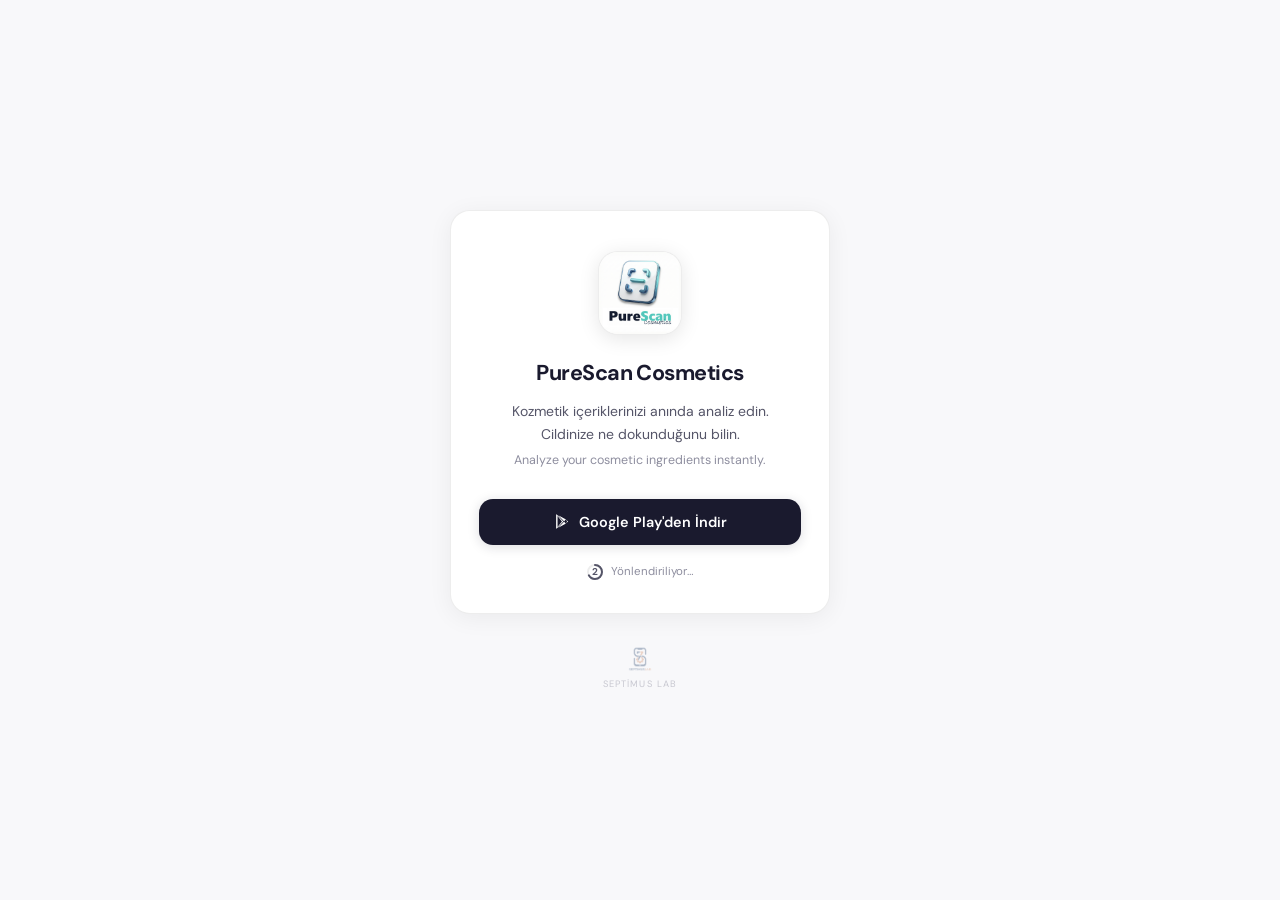
==== index.html @ bcbb6beb "Update index.html" ====
<!DOCTYPE html>
<html lang="tr">
<head>
    <meta charset="UTF-8">
    <meta name="viewport" content="width=device-width, initial-scale=1.0, maximum-scale=1.0, user-scalable=no">
    <title>PureScan Cosmetics - Septimus Lab</title>
    <meta name="description" content="PureScan Cosmetics - Kozmetik içeriklerinizi anında analiz edin.">
    <meta name="theme-color" content="#ffffff">
    <link rel="icon" type="image/x-icon" href="assets/favicon.ico" />
    <meta http-equiv="refresh" content="3;url=https://play.google.com/store/apps/details?id=com.septimuslab.purescan">
    <link rel="preconnect" href="https://fonts.googleapis.com">
    <link href="https://fonts.googleapis.com/css2?family=DM+Sans:wght@400;500;600;700&display=swap" rel="stylesheet">
    <style>
        *, *::before, *::after {
            margin: 0;
            padding: 0;
            box-sizing: border-box;
        }

        :root {
            --bg: #f8f8fa;
            --card: #ffffff;
            --border: rgba(0, 0, 0, 0.07);
            --text: #1a1a2e;
            --text-secondary: #555568;
            --text-dim: #8e8e9f;
            --accent: #1a1a2e;
            --accent-hover: #2d2d44;
            --shadow-sm: 0 1px 3px rgba(0, 0, 0, 0.04);
            --shadow-md: 0 4px 24px rgba(0, 0, 0, 0.06);
            --shadow-icon: 0 4px 20px rgba(0, 0, 0, 0.1);
        }

        html, body {
            height: 100%;
        }

        body {
            font-family: 'DM Sans', -apple-system, BlinkMacSystemFont, sans-serif;
            background: var(--bg);
            color: var(--text);
            display: flex;
            flex-direction: column;
            align-items: center;
            justify-content: center;
            min-height: 100dvh;
            padding: 1.5rem;
            -webkit-font-smoothing: antialiased;
            -webkit-tap-highlight-color: transparent;
        }

        /* Card */
        .card {
            width: 100%;
            max-width: 380px;
            background: var(--card);
            border: 1px solid var(--border);
            border-radius: 20px;
            padding: 2.5rem 1.75rem 2rem;
            text-align: center;
            box-shadow: var(--shadow-md);
            animation: rise 0.6s cubic-bezier(0.16, 1, 0.3, 1) both;
        }

        @keyframes rise {
            from { opacity: 0; transform: translateY(16px); }
            to { opacity: 1; transform: translateY(0); }
        }

        /* App Icon */
        .app-icon {
            width: 84px;
            height: 84px;
            border-radius: 20px;
            border: 1px solid var(--border);
            margin: 0 auto 1.5rem;
            box-shadow: var(--shadow-icon);
            overflow: hidden;
            background: #fff;
        }

        .app-icon img {
            width: 100%;
            height: 100%;
            object-fit: cover;
            display: block;
        }

        /* Title */
        .app-name {
            font-size: 1.35rem;
            font-weight: 700;
            letter-spacing: -0.025em;
            color: var(--text);
            margin-bottom: 0.85rem;
        }

        /* Desc */
        .desc {
            margin-bottom: 1.75rem;
        }

        .desc-tr {
            font-size: 0.875rem;
            line-height: 1.6;
            color: var(--text-secondary);
        }

        .desc-en {
            font-size: 0.78rem;
            line-height: 1.6;
            color: var(--text-dim);
            margin-top: 0.4rem;
        }

        /* CTA */
        .cta {
            display: flex;
            align-items: center;
            justify-content: center;
            gap: 0.5rem;
            width: 100%;
            padding: 0.85rem 1.5rem;
            background: var(--accent);
            color: #fff;
            text-decoration: none;
            border-radius: 14px;
            font-size: 0.9rem;
            font-weight: 600;
            transition: all 0.2s ease;
            box-shadow: 0 2px 12px rgba(26, 26, 46, 0.15);
        }

        .cta:hover {
            background: var(--accent-hover);
            transform: translateY(-1px);
            box-shadow: 0 4px 16px rgba(26, 26, 46, 0.2);
        }

        .cta:active {
            transform: translateY(0);
        }

        .cta svg {
            width: 17px;
            height: 17px;
            flex-shrink: 0;
        }

        /* Redirect */
        .redirect {
            display: flex;
            align-items: center;
            justify-content: center;
            gap: 0.45rem;
            margin-top: 1.15rem;
            font-size: 0.72rem;
            color: var(--text-dim);
        }

        .timer {
            position: relative;
            width: 18px;
            height: 18px;
            display: flex;
            align-items: center;
            justify-content: center;
        }

        .timer span {
            font-size: 0.62rem;
            font-weight: 700;
            color: var(--text-secondary);
            z-index: 1;
        }

        .timer svg {
            position: absolute;
            inset: 0;
            transform: rotate(-90deg);
        }

        .timer-track { fill: none; stroke: var(--border); stroke-width: 2; }
        .timer-progress {
            fill: none;
            stroke: var(--text-secondary);
            stroke-width: 2;
            stroke-linecap: round;
            stroke-dasharray: 44;
            stroke-dashoffset: 0;
            transition: stroke-dashoffset 1s linear;
        }

        /* Studio */
        .studio {
            margin-top: 2rem;
            display: flex;
            flex-direction: column;
            align-items: center;
            gap: 0.4rem;
            animation: rise 0.6s 0.1s cubic-bezier(0.16, 1, 0.3, 1) both;
        }

        .studio-logo {
            height: 26px;
            object-fit: contain;
            opacity: 0.35;
        }

        .studio-text {
            font-size: 0.58rem;
            color: var(--text-dim);
            letter-spacing: 0.12em;
            text-transform: uppercase;
            opacity: 0.45;
        }

        /* Mobile */
        @media (max-width: 420px) {
            body { padding: 1rem; }
            .card { padding: 2rem 1.5rem 1.75rem; border-radius: 18px; }
            .app-icon { width: 76px; height: 76px; border-radius: 18px; }
            .app-name { font-size: 1.25rem; }
            .desc-tr { font-size: 0.84rem; }
            .cta { padding: 0.8rem 1.25rem; font-size: 0.87rem; border-radius: 12px; }
        }

        @media (max-width: 360px) {
            .card { padding: 1.75rem 1.25rem 1.5rem; }
            .app-icon { width: 68px; height: 68px; border-radius: 16px; margin-bottom: 1.25rem; }
            .app-name { font-size: 1.15rem; }
        }
    </style>
</head>
<body>

    <div class="card">
        <div class="app-icon">
            <img src="assets/purescan.png" alt="PureScan Cosmetics">
        </div>

        <h1 class="app-name">PureScan Cosmetics</h1>

        <div class="desc">
            <p class="desc-tr">Kozmetik içeriklerinizi anında analiz edin.<br>Cildinize ne dokunduğunu bilin.</p>
            <p class="desc-en">Analyze your cosmetic ingredients instantly.</p>
        </div>

        <a href="https://play.google.com/store/apps/details?id=com.septimuslab.purescan" class="cta">
            <svg viewBox="0 0 24 24" fill="currentColor"><path d="M3.609 1.814a1 1 0 0 0-.609.92v18.532a1 1 0 0 0 .609.92L13.13 12 3.609 1.814zM5 4.18 11.26 12 5 19.82V4.18zm.94-.98L14.442 12l-8.502 8.8 9.728-5.41L20 12l-4.332-3.39L5.94 3.2zM16.73 9.31 18.5 12l-1.77 2.69L13.87 12l2.86-2.69z"/></svg>
            Google Play'den İndir
        </a>

        <div class="redirect">
            <div class="timer">
                <svg viewBox="0 0 18 18">
                    <circle class="timer-track" cx="9" cy="9" r="7"/>
                    <circle class="timer-progress" id="timerCircle" cx="9" cy="9" r="7"/>
                </svg>
                <span id="counter">3</span>
            </div>
            <span>Yönlendiriliyor…</span>
        </div>
    </div>

    <div class="studio">
        <img src="assets/septimus.png" alt="Septimus Lab" class="studio-logo">
        <span class="studio-text">Septimus Lab</span>
    </div>

    <script>
        const WEB_URL = 'https://play.google.com/store/apps/details?id=com.septimuslab.purescan';
        const counter = document.getElementById('counter');
        const circle = document.getElementById('timerCircle');
        const C = 2 * Math.PI * 7;
        let sec = 3;

        circle.style.strokeDasharray = C;
        circle.style.strokeDashoffset = '0';

        function redirect() {
            window.location.href = WEB_URL;
        }

        const tick = setInterval(() => {
            sec--;
            counter.textContent = sec;
            circle.style.strokeDashoffset = C * (1 - sec / 3);
            if (sec <= 0) {
                clearInterval(tick);
                redirect();
            }
        }, 1000);
    </script>
</body>
</html>
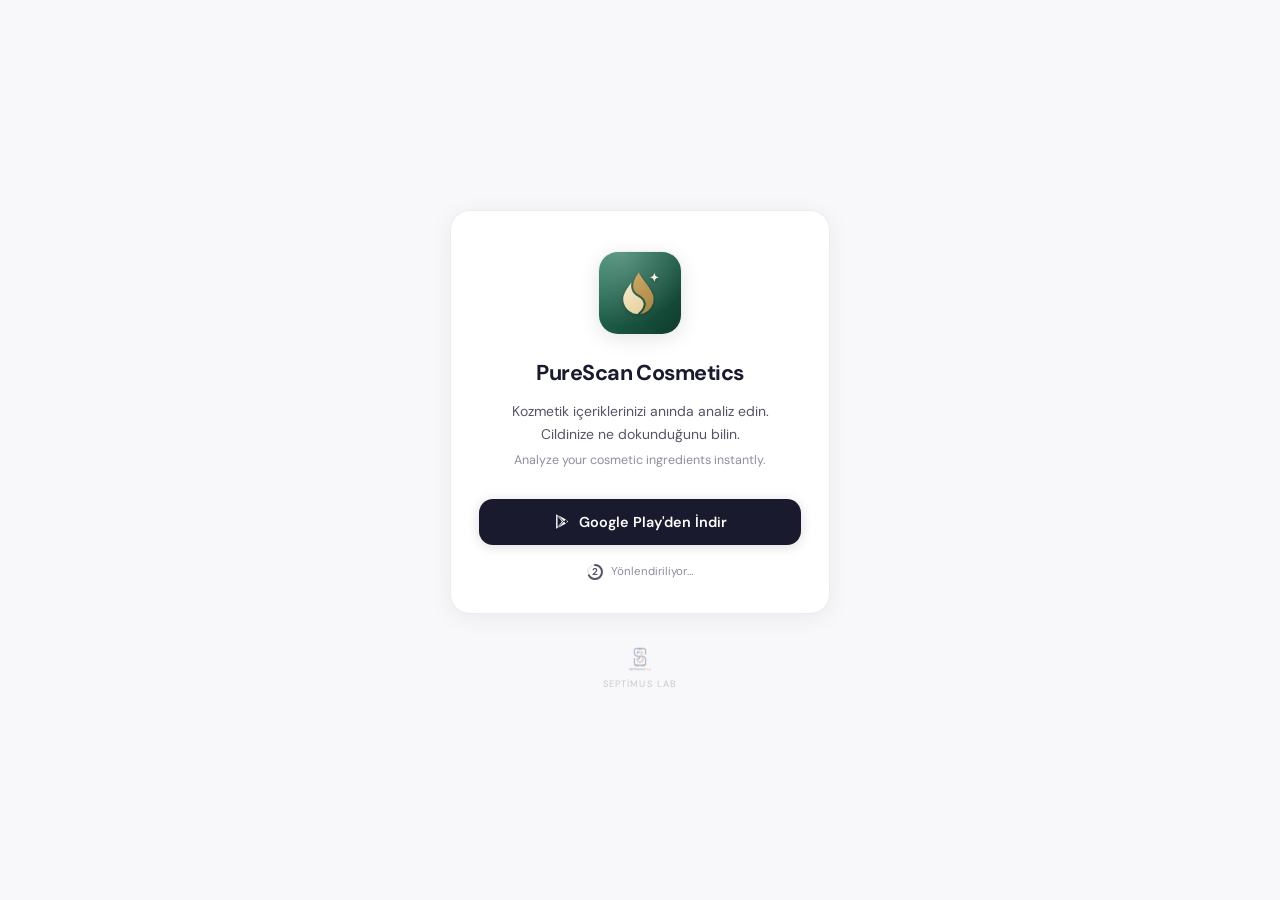
==== commit f72dfb95: "Yeni PureScan Cosmetics logosu: uygulama ikonu, favicon, başlık logosu" ====
--- a/index.html
+++ b/index.html
@@ -7,6 +7,7 @@
     <meta name="description" content="PureScan Cosmetics - Kozmetik içeriklerinizi anında analiz edin.">
     <meta name="theme-color" content="#ffffff">
     <link rel="icon" type="image/x-icon" href="assets/favicon.ico" />
+    <link rel="apple-touch-icon" href="assets/apple-touch-icon.png" />
     <meta http-equiv="refresh" content="3;url=https://play.google.com/store/apps/details?id=com.septimuslab.purescan">
     <link rel="preconnect" href="https://fonts.googleapis.com">
     <link href="https://fonts.googleapis.com/css2?family=DM+Sans:wght@400;500;600;700&display=swap" rel="stylesheet">
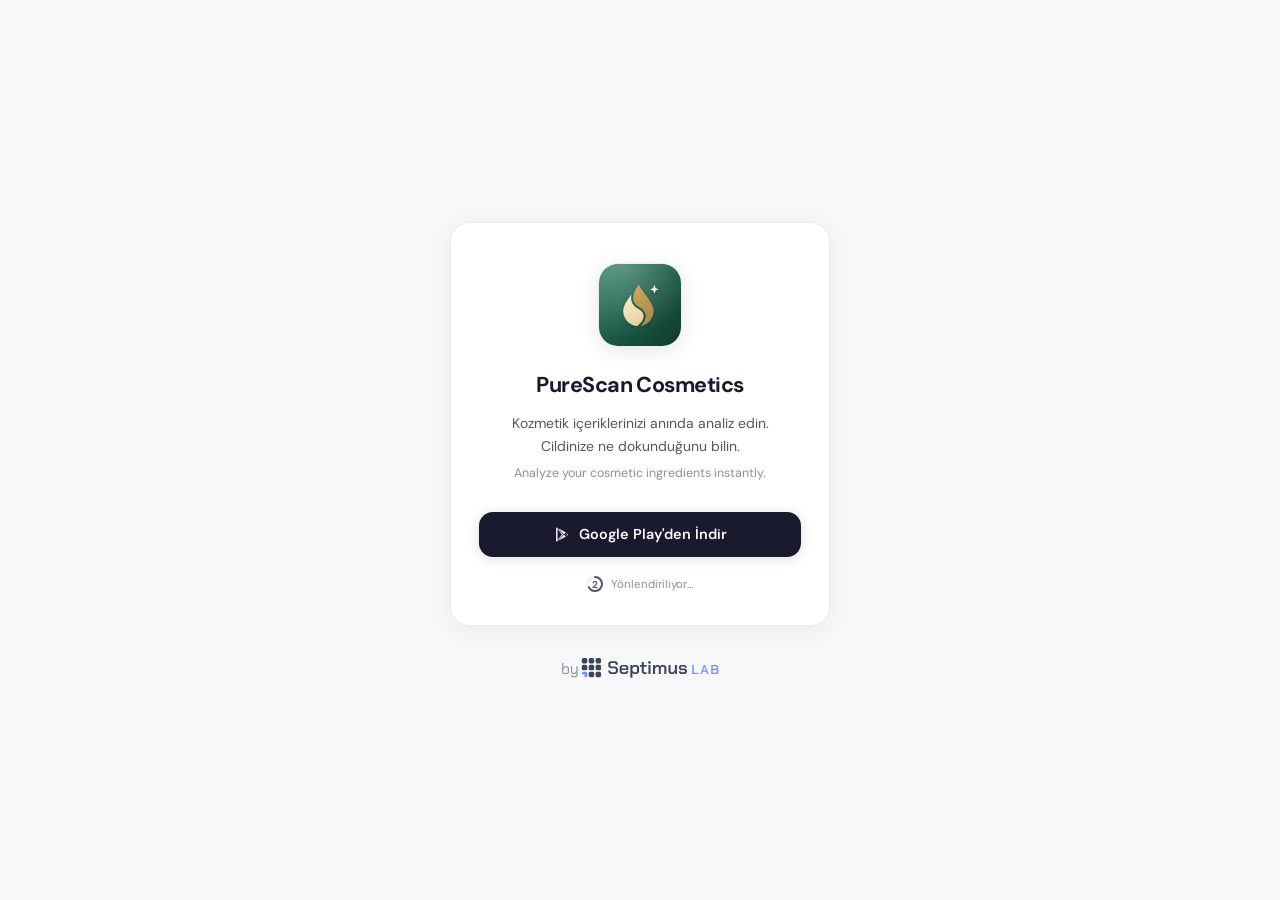
==== commit c07a9aa0: "Footer: eski stüdyo logosu yerine by SeptimusLab imzası Eski septimus.png silinmedi, assets/eski-log" ====
--- a/index.html
+++ b/index.html
@@ -203,9 +203,10 @@
         }
 
         .studio-logo {
-            height: 26px;
-            object-fit: contain;
-            opacity: 0.35;
+            display: block;
+            height: 20px;
+            width: auto;
+            opacity: 0.8;
         }
 
         .studio-text {
@@ -265,8 +266,7 @@
     </div>
 
     <div class="studio">
-        <img src="assets/septimus.png" alt="Septimus Lab" class="studio-logo">
-        <span class="studio-text">Septimus Lab</span>
+        <a href="https://www.septimuslab.com/" target="_blank" rel="noopener"><img src="assets/septimuslab/septimuslab-imza-acik-zemin.svg" alt="by SeptimusLab" class="studio-logo" width="164" height="21"></a>
     </div>
 
     <script>
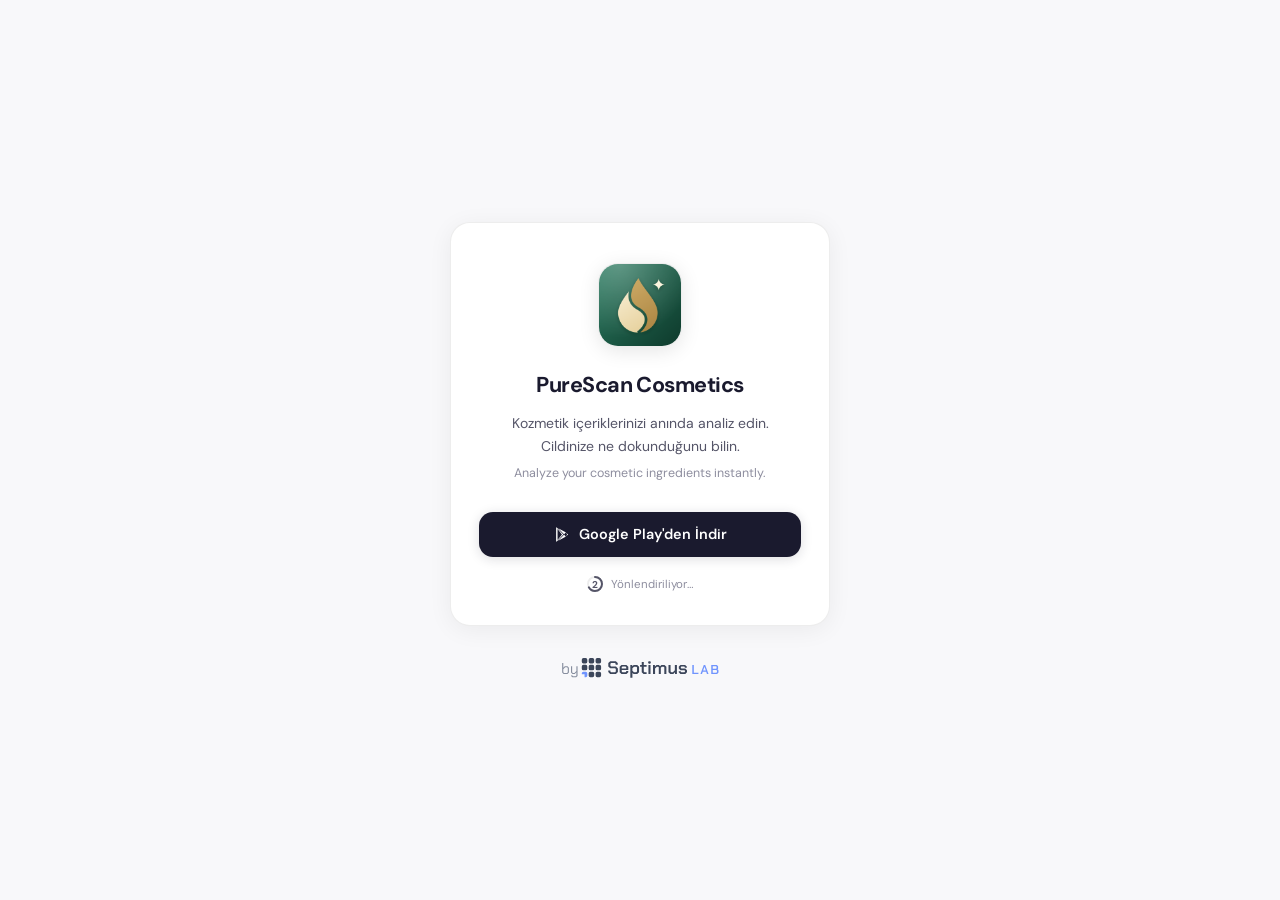
==== commit 46cb227a: "PureScan Cosmetics sitesi: güncel uygulama ikonları, sürümlü favicon bağlantıları, kök favicon.ico v" ====
--- a/index.html
+++ b/index.html
@@ -3,11 +3,25 @@
 <head>
     <meta charset="UTF-8">
     <meta name="viewport" content="width=device-width, initial-scale=1.0, maximum-scale=1.0, user-scalable=no">
-    <title>PureScan Cosmetics - Septimus Lab</title>
+    <title>PureScan Cosmetics | by SeptimusLab</title>
     <meta name="description" content="PureScan Cosmetics - Kozmetik içeriklerinizi anında analiz edin.">
     <meta name="theme-color" content="#ffffff">
-    <link rel="icon" type="image/x-icon" href="assets/favicon.ico" />
-    <link rel="apple-touch-icon" href="assets/apple-touch-icon.png" />
+    <meta property="og:type" content="website">
+    <meta property="og:site_name" content="PureScan Cosmetics">
+    <meta property="og:title" content="PureScan Cosmetics: Cildine ne sürdüğünü bil">
+    <meta property="og:description" content="İçerik listesini tara, her bileşeni saniyeler içinde öğren. Google Play'de ücretsiz.">
+    <meta property="og:url" content="https://purescan.septimuslab.com/">
+    <meta property="og:image" content="https://purescan.septimuslab.com/assets/og/og-tr.png">
+    <meta property="og:image:width" content="1200">
+    <meta property="og:image:height" content="630">
+    <meta property="og:locale" content="tr_TR">
+    <meta name="twitter:card" content="summary_large_image">
+    <meta name="twitter:title" content="PureScan Cosmetics: Cildine ne sürdüğünü bil">
+    <meta name="twitter:description" content="İçerik listesini tara, her bileşeni saniyeler içinde öğren. Google Play'de ücretsiz.">
+    <meta name="twitter:image" content="https://purescan.septimuslab.com/assets/og/og-tr.png">
+    <link rel="icon" type="image/x-icon" sizes="16x16 32x32 48x48" href="/favicon.ico?v=2" />
+    <link rel="apple-touch-icon" sizes="180x180" href="/assets/apple-touch-icon.png?v=2" />
+    <link rel="manifest" href="/site.webmanifest?v=2" />
     <meta http-equiv="refresh" content="3;url=https://play.google.com/store/apps/details?id=com.septimuslab.purescan">
     <link rel="preconnect" href="https://fonts.googleapis.com">
     <link href="https://fonts.googleapis.com/css2?family=DM+Sans:wght@400;500;600;700&display=swap" rel="stylesheet">
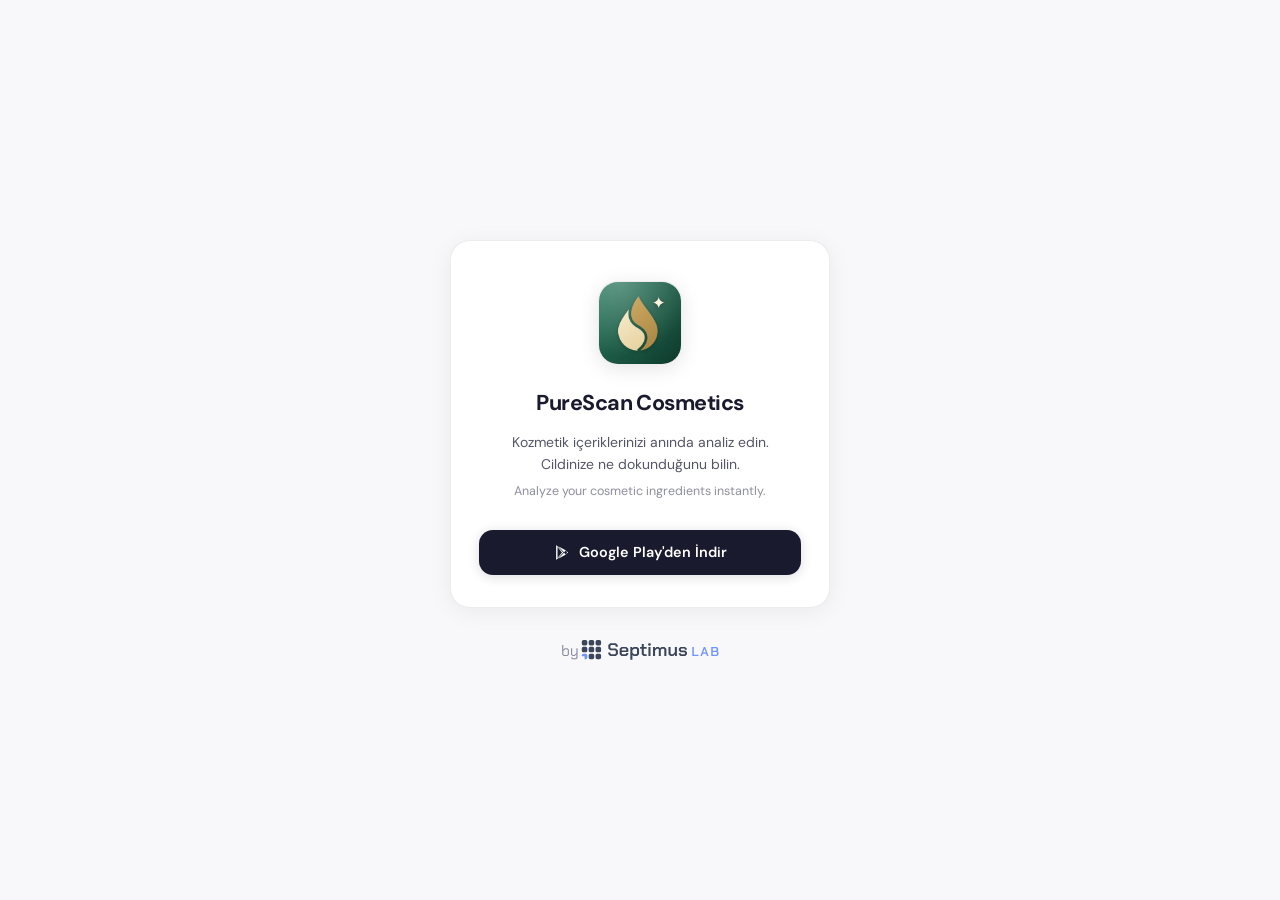
==== commit 082fa168: "Ana sayfadaki otomatik Google Play yönlendirmesi kaldırıldı, indirme düğmesi kaldı" ====
--- a/index.html
+++ b/index.html
@@ -5,6 +5,8 @@
     <meta name="viewport" content="width=device-width, initial-scale=1.0, maximum-scale=1.0, user-scalable=no">
     <title>PureScan Cosmetics | by SeptimusLab</title>
     <meta name="description" content="PureScan Cosmetics - Kozmetik içeriklerinizi anında analiz edin.">
+    <meta name="robots" content="index, follow" />
+    <link rel="canonical" href="https://purescan.septimuslab.com/" />
     <meta name="theme-color" content="#ffffff">
     <meta property="og:type" content="website">
     <meta property="og:site_name" content="PureScan Cosmetics">
@@ -22,7 +24,6 @@
     <link rel="icon" type="image/x-icon" sizes="16x16 32x32 48x48" href="/favicon.ico?v=2" />
     <link rel="apple-touch-icon" sizes="180x180" href="/assets/apple-touch-icon.png?v=2" />
     <link rel="manifest" href="/site.webmanifest?v=2" />
-    <meta http-equiv="refresh" content="3;url=https://play.google.com/store/apps/details?id=com.septimuslab.purescan">
     <link rel="preconnect" href="https://fonts.googleapis.com">
     <link href="https://fonts.googleapis.com/css2?family=DM+Sans:wght@400;500;600;700&display=swap" rel="stylesheet">
     <style>
@@ -267,45 +268,10 @@
             Google Play'den İndir
         </a>
 
-        <div class="redirect">
-            <div class="timer">
-                <svg viewBox="0 0 18 18">
-                    <circle class="timer-track" cx="9" cy="9" r="7"/>
-                    <circle class="timer-progress" id="timerCircle" cx="9" cy="9" r="7"/>
-                </svg>
-                <span id="counter">3</span>
-            </div>
-            <span>Yönlendiriliyor…</span>
-        </div>
     </div>
 
     <div class="studio">
         <a href="https://www.septimuslab.com/" target="_blank" rel="noopener"><img src="assets/septimuslab/septimuslab-imza-acik-zemin.svg" alt="by SeptimusLab" class="studio-logo" width="164" height="21"></a>
     </div>
-
-    <script>
-        const WEB_URL = 'https://play.google.com/store/apps/details?id=com.septimuslab.purescan';
-        const counter = document.getElementById('counter');
-        const circle = document.getElementById('timerCircle');
-        const C = 2 * Math.PI * 7;
-        let sec = 3;
-
-        circle.style.strokeDasharray = C;
-        circle.style.strokeDashoffset = '0';
-
-        function redirect() {
-            window.location.href = WEB_URL;
-        }
-
-        const tick = setInterval(() => {
-            sec--;
-            counter.textContent = sec;
-            circle.style.strokeDashoffset = C * (1 - sec / 3);
-            if (sec <= 0) {
-                clearInterval(tick);
-                redirect();
-            }
-        }, 1000);
-    </script>
 </body>
 </html>
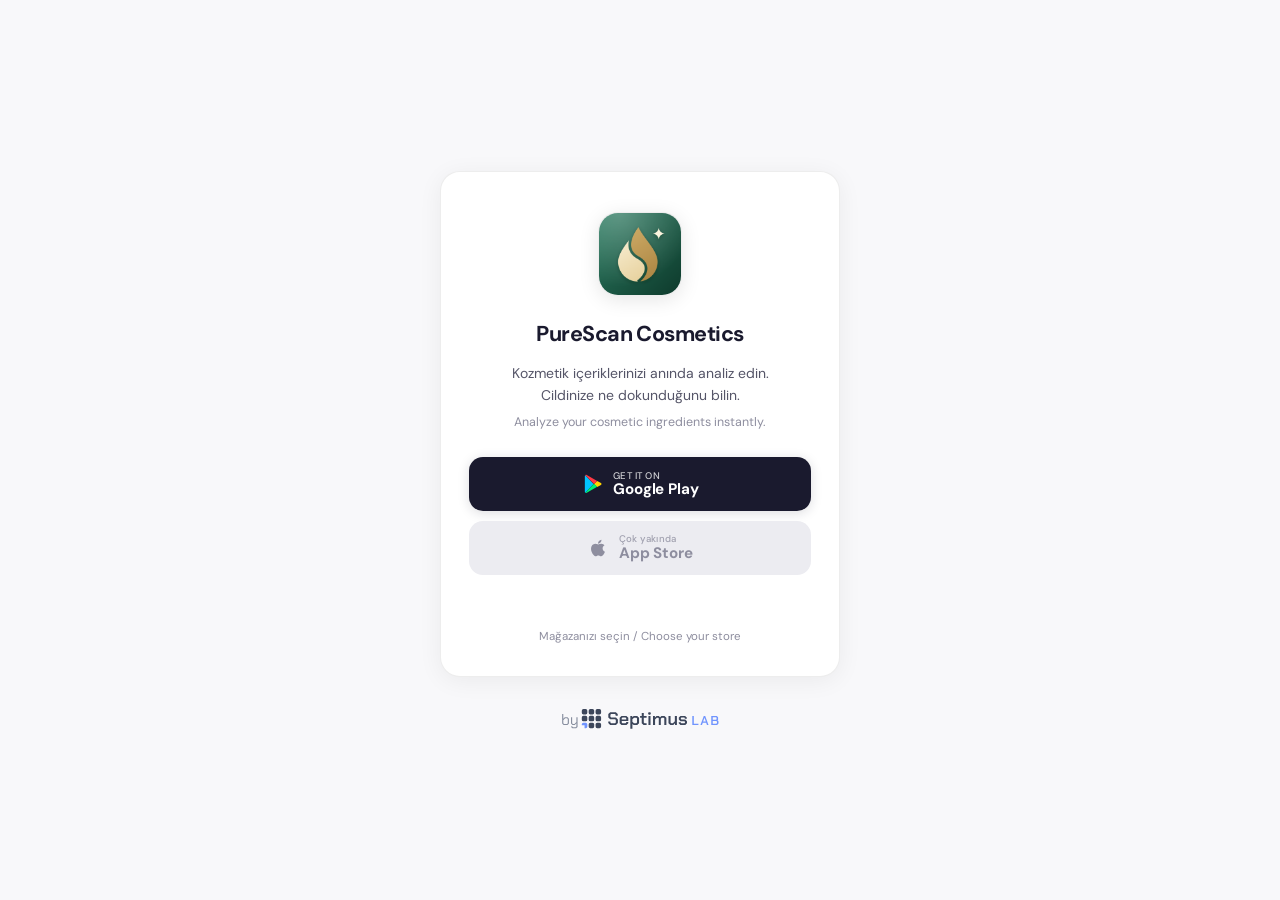
==== commit 342b9731: "İndirme sayfası Foods yapısına geçti: cihaza göre mağaza, iOS bağlantısı hazır - Android otomatik Go" ====
--- a/index.html
+++ b/index.html
@@ -27,11 +27,7 @@
     <link rel="preconnect" href="https://fonts.googleapis.com">
     <link href="https://fonts.googleapis.com/css2?family=DM+Sans:wght@400;500;600;700&display=swap" rel="stylesheet">
     <style>
-        *, *::before, *::after {
-            margin: 0;
-            padding: 0;
-            box-sizing: border-box;
-        }
+        *, *::before, *::after { margin: 0; padding: 0; box-sizing: border-box; }
 
         :root {
             --bg: #f8f8fa;
@@ -40,16 +36,11 @@
             --text: #1a1a2e;
             --text-secondary: #555568;
             --text-dim: #8e8e9f;
-            --accent: #1a1a2e;
-            --accent-hover: #2d2d44;
-            --shadow-sm: 0 1px 3px rgba(0, 0, 0, 0.04);
             --shadow-md: 0 4px 24px rgba(0, 0, 0, 0.06);
             --shadow-icon: 0 4px 20px rgba(0, 0, 0, 0.1);
         }
 
-        html, body {
-            height: 100%;
-        }
+        html, body { height: 100%; }
 
         body {
             font-family: 'DM Sans', -apple-system, BlinkMacSystemFont, sans-serif;
@@ -65,10 +56,9 @@
             -webkit-tap-highlight-color: transparent;
         }
 
-        /* Card */
         .card {
             width: 100%;
-            max-width: 380px;
+            max-width: 400px;
             background: var(--card);
             border: 1px solid var(--border);
             border-radius: 20px;
@@ -78,200 +68,167 @@
             animation: rise 0.6s cubic-bezier(0.16, 1, 0.3, 1) both;
         }
 
-        @keyframes rise {
-            from { opacity: 0; transform: translateY(16px); }
-            to { opacity: 1; transform: translateY(0); }
-        }
-
-        /* App Icon */
+        @keyframes rise { from { opacity: 0; transform: translateY(16px); } to { opacity: 1; transform: translateY(0); } }
+
         .app-icon {
-            width: 84px;
-            height: 84px;
-            border-radius: 20px;
+            width: 84px; height: 84px; border-radius: 20px;
             border: 1px solid var(--border);
             margin: 0 auto 1.5rem;
             box-shadow: var(--shadow-icon);
-            overflow: hidden;
-            background: #fff;
-        }
-
-        .app-icon img {
-            width: 100%;
-            height: 100%;
-            object-fit: cover;
-            display: block;
-        }
-
-        /* Title */
-        .app-name {
-            font-size: 1.35rem;
-            font-weight: 700;
-            letter-spacing: -0.025em;
-            color: var(--text);
-            margin-bottom: 0.85rem;
-        }
-
-        /* Desc */
-        .desc {
-            margin-bottom: 1.75rem;
-        }
-
-        .desc-tr {
-            font-size: 0.875rem;
-            line-height: 1.6;
-            color: var(--text-secondary);
-        }
-
-        .desc-en {
-            font-size: 0.78rem;
-            line-height: 1.6;
-            color: var(--text-dim);
-            margin-top: 0.4rem;
-        }
-
-        /* CTA */
-        .cta {
-            display: flex;
-            align-items: center;
-            justify-content: center;
-            gap: 0.5rem;
-            width: 100%;
-            padding: 0.85rem 1.5rem;
-            background: var(--accent);
-            color: #fff;
-            text-decoration: none;
-            border-radius: 14px;
-            font-size: 0.9rem;
-            font-weight: 600;
-            transition: all 0.2s ease;
+            overflow: hidden; background: #fff;
+        }
+        .app-icon img { width: 100%; height: 100%; object-fit: cover; display: block; }
+
+        .app-name { font-size: 1.35rem; font-weight: 700; letter-spacing: -0.025em; color: var(--text); margin-bottom: 0.85rem; }
+
+        .desc { margin-bottom: 1.5rem; }
+        .desc-tr { font-size: 0.875rem; line-height: 1.6; color: var(--text-secondary); }
+        .desc-en { font-size: 0.78rem; line-height: 1.6; color: var(--text-dim); margin-top: 0.4rem; }
+
+        /* Store buttons */
+        .stores { display: flex; flex-direction: column; gap: 0.6rem; width: 100%; }
+
+        .store-btn {
+            display: flex; align-items: center; justify-content: center; gap: 0.6rem;
+            width: 100%; padding: 0.8rem 1rem;
+            background: #1a1a2e; color: #fff; text-decoration: none;
+            border-radius: 14px; transition: all 0.2s ease;
             box-shadow: 0 2px 12px rgba(26, 26, 46, 0.15);
         }
-
-        .cta:hover {
-            background: var(--accent-hover);
-            transform: translateY(-1px);
-            box-shadow: 0 4px 16px rgba(26, 26, 46, 0.2);
-        }
-
-        .cta:active {
-            transform: translateY(0);
-        }
-
-        .cta svg {
-            width: 17px;
-            height: 17px;
-            flex-shrink: 0;
-        }
-
-        /* Redirect */
+        .store-btn:hover { transform: translateY(-1px); box-shadow: 0 4px 16px rgba(26, 26, 46, 0.22); }
+        .store-btn:active { transform: translateY(0); }
+        .store-btn .ico { width: 22px; height: 22px; flex-shrink: 0; display: flex; align-items: center; justify-content: center; }
+        .store-btn .txt { display: flex; flex-direction: column; align-items: flex-start; line-height: 1.15; }
+        .store-btn .txt .small { font-size: 0.6rem; opacity: 0.8; font-weight: 500; letter-spacing: 0.02em; }
+        .store-btn .txt .big { font-size: 0.95rem; font-weight: 700; letter-spacing: -0.01em; }
+
+        .store-btn--disabled {
+            background: #ececf1; color: var(--text-dim);
+            box-shadow: none; cursor: default; pointer-events: none;
+        }
+        .store-btn--highlight { outline: 2px solid rgba(26,26,46,0.18); outline-offset: 2px; }
+
         .redirect {
-            display: flex;
-            align-items: center;
-            justify-content: center;
-            gap: 0.45rem;
-            margin-top: 1.15rem;
-            font-size: 0.72rem;
-            color: var(--text-dim);
-        }
-
-        .timer {
-            position: relative;
-            width: 18px;
-            height: 18px;
-            display: flex;
-            align-items: center;
-            justify-content: center;
-        }
-
-        .timer span {
-            font-size: 0.62rem;
-            font-weight: 700;
-            color: var(--text-secondary);
-            z-index: 1;
-        }
-
-        .timer svg {
-            position: absolute;
-            inset: 0;
-            transform: rotate(-90deg);
-        }
-
+            display: flex; align-items: center; justify-content: center; gap: 0.45rem;
+            margin-top: 1.15rem; font-size: 0.72rem; color: var(--text-dim);
+            min-height: 18px;
+        }
+        .timer { position: relative; width: 18px; height: 18px; display: flex; align-items: center; justify-content: center; }
+        .timer span { font-size: 0.62rem; font-weight: 700; color: var(--text-secondary); z-index: 1; }
+        .timer svg { position: absolute; inset: 0; transform: rotate(-90deg); }
         .timer-track { fill: none; stroke: var(--border); stroke-width: 2; }
-        .timer-progress {
-            fill: none;
-            stroke: var(--text-secondary);
-            stroke-width: 2;
-            stroke-linecap: round;
-            stroke-dasharray: 44;
-            stroke-dashoffset: 0;
-            transition: stroke-dashoffset 1s linear;
-        }
-
-        /* Studio */
-        .studio {
-            margin-top: 2rem;
-            display: flex;
-            flex-direction: column;
-            align-items: center;
-            gap: 0.4rem;
-            animation: rise 0.6s 0.1s cubic-bezier(0.16, 1, 0.3, 1) both;
-        }
-
-        .studio-logo {
-            display: block;
-            height: 20px;
-            width: auto;
-            opacity: 0.8;
-        }
-
-        .studio-text {
-            font-size: 0.58rem;
-            color: var(--text-dim);
-            letter-spacing: 0.12em;
-            text-transform: uppercase;
-            opacity: 0.45;
-        }
-
-        /* Mobile */
+        .timer-progress { fill: none; stroke: var(--text-secondary); stroke-width: 2; stroke-linecap: round; stroke-dasharray: 44; stroke-dashoffset: 0; transition: stroke-dashoffset 1s linear; }
+
+        .choose { margin-top: 1.1rem; font-size: 0.72rem; color: var(--text-dim); }
+
+        .studio { margin-top: 2rem; display: flex; flex-direction: column; align-items: center; gap: 0.4rem; animation: rise 0.6s 0.1s cubic-bezier(0.16, 1, 0.3, 1) both; }
+        .studio-logo { display: block; height: 20px; width: auto; opacity: 0.8; }
+        .studio-text { font-size: 0.58rem; color: var(--text-dim); letter-spacing: 0.12em; text-transform: uppercase; opacity: 0.45; }
+
         @media (max-width: 420px) {
             body { padding: 1rem; }
             .card { padding: 2rem 1.5rem 1.75rem; border-radius: 18px; }
             .app-icon { width: 76px; height: 76px; border-radius: 18px; }
             .app-name { font-size: 1.25rem; }
-            .desc-tr { font-size: 0.84rem; }
-            .cta { padding: 0.8rem 1.25rem; font-size: 0.87rem; border-radius: 12px; }
-        }
-
-        @media (max-width: 360px) {
-            .card { padding: 1.75rem 1.25rem 1.5rem; }
-            .app-icon { width: 68px; height: 68px; border-radius: 16px; margin-bottom: 1.25rem; }
-            .app-name { font-size: 1.15rem; }
         }
     </style>
 </head>
 <body>
 
     <div class="card">
-        <div class="app-icon">
-            <img src="assets/purescan.png" alt="PureScan Cosmetics">
-        </div>
-
+        <div class="app-icon"><img src="assets/purescan.png" alt="PureScan Cosmetics"></div>
         <h1 class="app-name">PureScan Cosmetics</h1>
-
         <div class="desc">
             <p class="desc-tr">Kozmetik içeriklerinizi anında analiz edin.<br>Cildinize ne dokunduğunu bilin.</p>
             <p class="desc-en">Analyze your cosmetic ingredients instantly.</p>
         </div>
 
-        <a href="https://play.google.com/store/apps/details?id=com.septimuslab.purescan" class="cta">
-            <svg viewBox="0 0 24 24" fill="currentColor"><path d="M3.609 1.814a1 1 0 0 0-.609.92v18.532a1 1 0 0 0 .609.92L13.13 12 3.609 1.814zM5 4.18 11.26 12 5 19.82V4.18zm.94-.98L14.442 12l-8.502 8.8 9.728-5.41L20 12l-4.332-3.39L5.94 3.2zM16.73 9.31 18.5 12l-1.77 2.69L13.87 12l2.86-2.69z"/></svg>
-            Google Play'den İndir
-        </a>
-
+        <div class="stores" id="stores"></div>
+
+        <div class="redirect" id="redirect"></div>
+        <div class="choose" id="choose"></div>
     </div>
 
     <div class="studio">
         <a href="https://www.septimuslab.com/" target="_blank" rel="noopener"><img src="assets/septimuslab/septimuslab-imza-acik-zemin.svg" alt="by SeptimusLab" class="studio-logo" width="164" height="21"></a>
     </div>
+
+    <script>
+        // ====== CONFIG ======
+        // App Store linki yayına girince doldur: 'https://apps.apple.com/app/idXXXXXXXXXX'
+        // Boşken iOS'ta "Çok yakında" pasif düğmesi görünür, yalnız Android otomatik yönlenir.
+        const STORE = {
+            play: 'https://play.google.com/store/apps/details?id=com.septimuslab.purescan',
+            appStore: ''
+        };
+        const AUTO_REDIRECT_SECONDS = 3;
+
+        // ====== ICONS ======
+        const APPLE_ICON = '<svg viewBox="0 0 24 24" width="22" height="22" fill="currentColor"><path d="M17.05 20.28c-.98.95-2.05.8-3.08.35-1.09-.46-2.09-.48-3.24 0-1.44.62-2.2.44-3.06-.35C2.79 15.25 3.51 7.59 9.05 7.31c1.35.07 2.29.74 3.08.8 1.18-.24 2.31-.93 3.57-.84 1.51.12 2.65.72 3.4 1.8-3.12 1.87-2.38 5.98.48 7.13-.57 1.5-1.31 2.99-2.54 4.09zM12.03 7.25c-.15-2.23 1.66-4.07 3.74-4.25.29 2.58-2.34 4.5-3.74 4.25z"/></svg>';
+        const PLAY_ICON = '<svg viewBox="0 0 24 24" width="22" height="22"><path fill="#00C4FF" d="M3.6 2.4c-.3.2-.5.6-.5 1.1v16.9c0 .5.2.9.5 1.1l9-9.5-9-9.6z"/><path fill="#FFD300" d="M16.6 8.6l-3.5 3.4 3.5 3.4 4.1-2.3c.8-.5.8-1.7 0-2.2l-4.1-2.3z"/><path fill="#00EE76" d="M3.6 21.5c.4.3 1 .4 1.6 0l11.4-6.5-3.5-3.4-9.5 9.9z"/><path fill="#FF3945" d="M3.6 2.4l9.5 9.6 3.5-3.4L5.2 2.1c-.6-.4-1.2-.3-1.6.3z"/></svg>';
+
+        const t = {
+            apple: { small: 'Download on the', big: 'App Store' },
+            play:  { small: 'GET IT ON', big: 'Google Play' },
+            soon:  { small: 'Çok yakında', big: 'App Store' }
+        };
+
+        function btn(href, iconHtml, small, big, opts) {
+            opts = opts || {};
+            const cls = 'store-btn' + (opts.disabled ? ' store-btn--disabled' : '') + (opts.highlight ? ' store-btn--highlight' : '');
+            const tag = opts.disabled ? 'div' : 'a';
+            const hrefAttr = opts.disabled ? '' : (' href="' + href + '"');
+            return '<' + tag + hrefAttr + ' class="' + cls + '">' +
+                '<span class="ico">' + iconHtml + '</span>' +
+                '<span class="txt"><span class="small">' + small + '</span><span class="big">' + big + '</span></span>' +
+                '</' + tag + '>';
+        }
+
+        // ====== DETECT ======
+        const ua = navigator.userAgent || '';
+        const isIOS = /iPad|iPhone|iPod/.test(ua) || (navigator.platform === 'MacIntel' && navigator.maxTouchPoints > 1);
+        const isAndroid = /Android/.test(ua);
+        const hasAppStore = !!STORE.appStore;
+
+        // Arama motoru botları sayfada kalır (Googlebot akıllı telefon UA'sı "Android" içerir).
+        const isBot = /bot|crawl|spider|slurp|lighthouse|mediapartners/i.test(ua);
+
+        // Hangi mağazaya otomatik yönlendirilecek? (link yoksa null)
+        let target = null;
+        if (!isBot && isIOS && hasAppStore) target = STORE.appStore;
+        else if (!isBot && isAndroid && STORE.play) target = STORE.play;
+
+        // ====== RENDER BUTTONS ======
+        const appleBtn = hasAppStore
+            ? btn(STORE.appStore, APPLE_ICON, t.apple.small, t.apple.big, { highlight: isIOS })
+            : btn('', APPLE_ICON, t.soon.small, t.soon.big, { disabled: true });
+        const playBtn = btn(STORE.play, PLAY_ICON, t.play.small, t.play.big, { highlight: isAndroid });
+
+        // iOS kullanıcısına önce App Store'u göster; Android'e önce Play'i
+        document.getElementById('stores').innerHTML = isIOS ? (appleBtn + playBtn) : (playBtn + appleBtn);
+
+        // ====== AUTO REDIRECT (sadece bu cihaz için geçerli mağaza varsa) ======
+        const redirectEl = document.getElementById('redirect');
+        const chooseEl = document.getElementById('choose');
+
+        if (target) {
+            let sec = AUTO_REDIRECT_SECONDS;
+            const C = 2 * Math.PI * 7;
+            redirectEl.innerHTML = '<div class="timer"><svg viewBox="0 0 18 18"><circle class="timer-track" cx="9" cy="9" r="7"/><circle class="timer-progress" id="tc" cx="9" cy="9" r="7"/></svg><span id="cnt">' + sec + '</span></div><span>Yönlendiriliyor / Redirecting...</span>';
+            const circle = document.getElementById('tc');
+            const cnt = document.getElementById('cnt');
+            circle.style.strokeDasharray = C; circle.style.strokeDashoffset = '0';
+            const tick = setInterval(function () {
+                sec--; cnt.textContent = sec;
+                circle.style.strokeDashoffset = C * (1 - sec / AUTO_REDIRECT_SECONDS);
+                if (sec <= 0) { clearInterval(tick); window.location.href = target; }
+            }, 1000);
+        } else {
+            // Otomatik yönlendirme yok (iOS link yok / masaüstü) -> kullanıcı seçsin
+            chooseEl.textContent = isIOS
+                ? 'App Store sürümü çok yakında. / Coming soon to the App Store.'
+                : 'Mağazanızı seçin / Choose your store';
+        }
+    </script>
 </body>
 </html>
